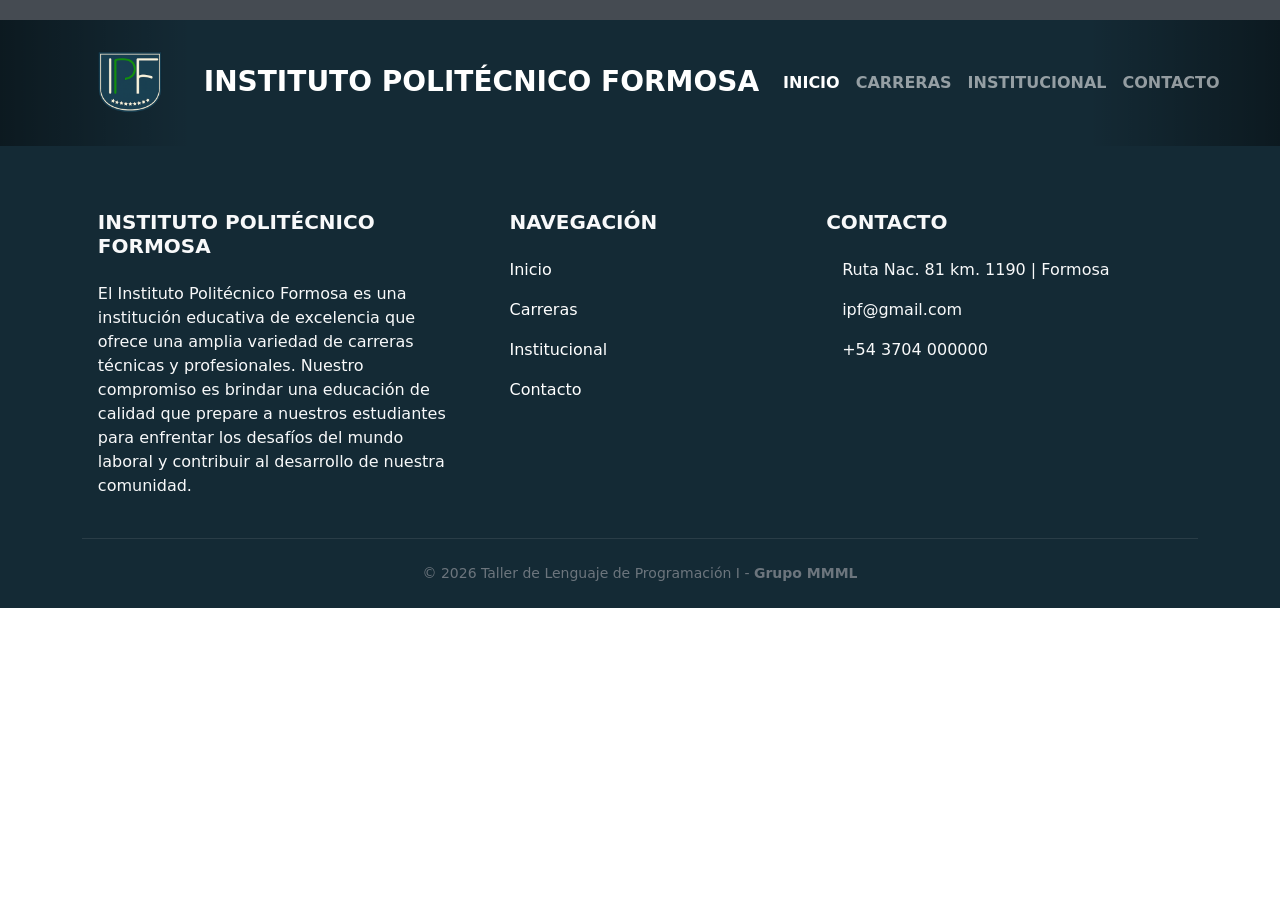
==== index.html @ 9c3f0f0c "feat: se agregaron header responsivo y footer semántico generales" ====
<!doctype html>
<html lang="en">
  <head>
    <meta charset="UTF-8" />
    <meta name="viewport" content="width=device-width, initial-scale=1.0" />
    <title>Instituto Politécnico Formosa</title>
    <link
      href="https://cdn.jsdelivr.net/npm/bootstrap@5.3.8/dist/css/bootstrap.min.css"
      rel="stylesheet"
      integrity="sha384-sRIl4kxILFvY47J16cr9ZwB07vP4J8+LH7qKQnuqkuIAvNWLzeN8tE5YBujZqJLB"
      crossorigin="anonymous"
    />
    <link rel="stylesheet" href="assets/css/style.css" />
    <link rel="stylesheet" href="assets/css/index.css" />
  </head>
  <body>
    <header class="cabecera-estilo">
      <nav class="navbar navbar-expand-lg navbar-dark">
        <div class="container">
          <a class="navbar-brand fw-bold fs-3 titulo-header" href="index.html">
            <i class="bi bi-cup-hot-fill me-2"></i><img
              src="assets/img/Logo-IPF-png.png"
              alt="logo del Instituto"
              width="80"
              height="80"
              class="me-4 d-inline-block align-text-center"
            />

            INSTITUTO POLITÉCNICO FORMOSA
          </a>

          <button
            class="navbar-toggler"
            type="button"
            data-bs-toggle="collapse"
            data-bs-target="#navbarNav"
          >
            <span class="navbar-toggler-icon"></span>
          </button>

          <div class="collapse navbar-collapse" id="navbarNav">
            <ul class="navbar-nav ms-auto fw-semibold text-uppercase">
              <li class="nav-item">
                <a class="nav-link active" href="index.html">Inicio</a>
              </li>

              <li class="nav-item">
                <a class="nav-link" href="productos.html">Carreras</a>
              </li>

              <li class="nav-item">
                <a class="nav-link" href="nosotros.html"
                  >institucional</a
                >
              </li>

              <li class="nav-item">
                <a class="nav-link" href="contacto.html">Contacto</a>
              </li>
            </ul>
          </div>
        </div>
      </nav>
    </header>


      <footer class="pie-pagina text-light pt-5 pb-4">
      <div class="container text-center text-md-start">
        <div class="row">
          <div class="col-md-4 mx-auto mt-3">
            <h5 class="text-uppercase mb-4 fw-bold">Instituto Politécnico Formosa</h5>
            <p>
                El Instituto Politécnico Formosa es una institución educativa de
                excelencia que ofrece una amplia variedad de carreras técnicas y
                profesionales. Nuestro compromiso es brindar una educación de calidad
                que prepare a nuestros estudiantes para enfrentar los desafíos del
                mundo laboral y contribuir al desarrollo de nuestra comunidad.
            </p>
          </div>

          <div class="col-md-3 mx-auto mt-3">
            <h5 class="text-uppercase mb-4 fw-bold">Navegación</h5>
            <p>
              <a href="index.html" class="text-white text-decoration-none"
                >Inicio</a
              >
            </p>
            <p>
              <a href="carreras.html" class="text-white text-decoration-none"
                >Carreras</a
              >
            </p>
            <p>
              <a href="institucional.html" class="text-white text-decoration-none"
                >Institucional</a
              >
            </p>
            <p>
              <a href="contacto.html" class="text-white text-decoration-none"
                >Contacto</a
              >
          </div>

          <div class="col-md-4 mx-auto mt-3">
            <h5 class="text-uppercase mb-4 fw-bold">Contacto</h5>
            <p><i class="bi bi-house-fill me-3"></i> Ruta Nac. 81 km. 1190 | Formosa</p>
            <p><i class="bi bi-envelope-fill me-3"></i> ipf@gmail.com</p>
            <p><i class="bi bi-phone-fill me-3"></i> +54 3704 000000</p>
          </div>
        </div>

        <hr class="my-4 border-secondary" />

        <div class="text-center">
          <p class="small text-secondary m-0">
            © 2026 Taller de Lenguaje de Programación I -
            <strong>Grupo MMML</strong>
          </p>
        </div>
      </div>
    </footer>
    <script
      src="https://cdn.jsdelivr.net/npm/bootstrap@5.3.8/dist/js/bootstrap.bundle.min.js"
      integrity="sha384-FKyoEForCGlyvwx9Hj09JcYn3nv7wiPVlz7YYwJrWVcXK/BmnVDxM+D2scQbITxI"
      crossorigin="anonymous"
    ></script>
  </body>
</html>
---- assets/css/style.css ----
/*PALETA DE COLORES:
Azul Petróleo Profundo (#1D3D49)
Crema / Blanco Hueso (#F2E9D4)
Gris Carbón (#2C2F33)
Gris Azulado Oscuro (#454B52)
*/
/* PALETA DE COLORES */

 /* HEADER */

.cabecera-estilo {
background-color: #142A35;
background-size: cover;
padding: 10px 0;
border-top: 20px solid #454B52;
background-image: linear-gradient(to right, rgba(0,0,0,0.4) 0%, transparent 15%, transparent 85%, rgba(0,0,0,0.4) 100%);
 box-shadow: 0 4px 10px rgba(0,0,0,0.3);
}

/* FOOTER */
footer {
    background-color: #142A35;
    color: #454B52;
}
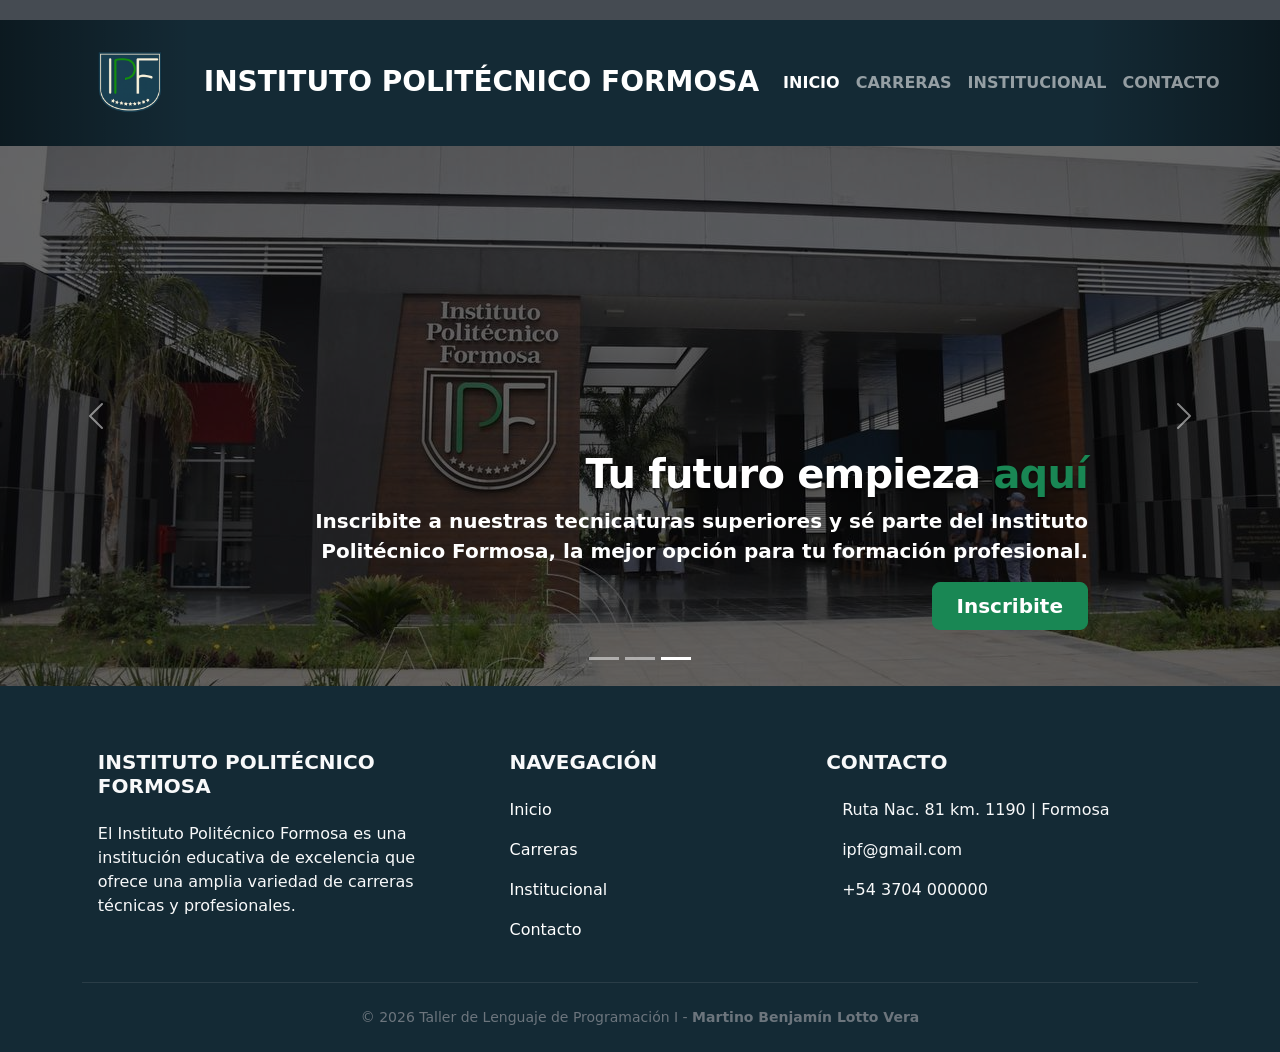
==== commit 00283ee0: "feat: se agregó carrusel principal con boodstrap y se ajusto la cantidad de textu en el footer" ====
--- a/index.html
+++ b/index.html
@@ -18,7 +18,8 @@
       <nav class="navbar navbar-expand-lg navbar-dark">
         <div class="container">
           <a class="navbar-brand fw-bold fs-3 titulo-header" href="index.html">
-            <i class="bi bi-cup-hot-fill me-2"></i><img
+            <i class="bi bi-cup-hot-fill me-2"></i
+            ><img
               src="assets/img/Logo-IPF-png.png"
               alt="logo del Instituto"
               width="80"
@@ -49,9 +50,7 @@
               </li>
 
               <li class="nav-item">
-                <a class="nav-link" href="nosotros.html"
-                  >institucional</a
-                >
+                <a class="nav-link" href="nosotros.html">institucional</a>
               </li>
 
               <li class="nav-item">
@@ -62,19 +61,143 @@
         </div>
       </nav>
     </header>
-
-
-      <footer class="pie-pagina text-light pt-5 pb-4">
+  
+    <main>
+
+        <!-- carrusel bootstrap -->
+      <div id="myCarousel" class="carousel slide mb-6" data-bs-ride="carousel">
+        <!-- indicadores de abajo-->
+        <div class="carousel-indicators">
+          <button
+            type="button"
+            data-bs-target="#myCarousel"
+            data-bs-slide-to="0"
+            class="b"
+            aria-label="Slide 1"
+          ></button>
+          <button
+            type="button"
+            data-bs-target="#myCarousel"
+            data-bs-slide-to="1"
+            aria-label="Slide 2"
+            class=""
+          ></button>
+          <button
+            type="button"
+            data-bs-target="#myCarousel"
+            data-bs-slide-to="2"
+            aria-label="Slide 3"
+            class="active"
+            aria-current="true"
+          ></button>
+        </div>
+       
+        <div class="carousel-inner">
+
+             <!-- primer imagen del carrusel -->
+          <div class="carousel-item">
+           <img src="assets/img/Instituto-Politecnico-Formosa-Inauguracion-1.jpeg" alt="instituto de" 
+              height="100%"
+              width="100%"
+              <rect
+                width="100%"
+                height="100%"
+                fill="var(--bs-secondary-color)"
+              ></rect>
+            <div class="container">
+              <div class="carousel-caption text-start">
+                <h1 class="fw-bold titulos-carr">Formamos profesionales <br> para la industria tecnológica <br> <span class="text-success">del futuro</span></h1>
+                <p class="fs-5 fw-semibold">
+                 Impulsamos el desarrollo estratégico de Formosa a través de  <br> una educación técnica superior de excelencia, vinculada directamente con el sector productivo regional.
+                </p>
+                <p>
+                  <a class="btn btn-lg btn-success px-4 fw-bold " href="institucional.html">Nosotros</a>
+                </p>
+              </div>
+            </div>
+          </div>
+
+          <!-- segunda imagen del carrusel -->
+          <div class="carousel-item">
+            <img src="assets/img/IPF-Dr.-Alberto-Zorrilla-Instituto-Politecnico-Formosa.jpg" alt="laboratorio del instituto" 
+              height="100%"
+              width="100%"
+              <rect
+                width="100%"
+                height="100%"
+                fill="var(--bs-secondary-color)"
+              ></rect>
+            <div class="container">
+              <div class="carousel-caption">
+               <h1 class="fw-bold titulos-carr text-success">Prácticas Profesionales</h1>
+                <p class="fs-5 fw-semibold">
+                 Nuestros estudiantes acceden a entornos reales de aprendizaje con laboratorios especializados en Mecatrónica, Química, Desarrollo de Software y Telecomunicaciones.
+                </p>
+                <p><a class="btn btn-lg btn-success fw-bold px-4" href="carreras.html">Ver Carreras</a></p>
+              </div>
+            </div>
+          </div>
+
+           <!-- tercera imagen del carrusel -->
+          <div class="carousel-item active">
+            <img src="assets/img/Instituto-Politecnico-Formosa-IPF.jpeg"instituto de frente" 
+              height="100%"
+              width="100%"
+              <rect
+                width="100%"
+                height="100%"
+                fill="var(--bs-secondary-color)"
+              ></rect>
+            <div class="container">
+              <div class="carousel-caption text-end">
+                <h1 class="fw-bold titulos-carr">Tu futuro empieza <span class="text-success">aquí</span></h1>
+                <p class="fs-5 fw-semibold">
+                  Inscribite a nuestras tecnicaturas superiores y sé parte del Instituto Politécnico Formosa, la mejor opción para tu formación profesional.
+                </p>
+                <p>
+                  <a class="btn btn-lg btn-success fw-bold px-4" href="contacto.html">Inscribite</a>
+                </p>
+              </div>
+            </div>
+          </div>
+        </div>
+        
+        <!-- flechas de navegacion del carrusel -->
+        <button
+          class="carousel-control-prev"
+          type="button"
+          data-bs-target="#myCarousel"
+          data-bs-slide="prev"
+        >
+          <span class="carousel-control-prev-icon" aria-hidden="true"></span>
+          <span class="visually-hidden">Previous</span>
+        </button>
+        <button
+          class="carousel-control-next"
+          type="button"
+          data-bs-target="#myCarousel"
+          data-bs-slide="next"
+        >
+          <span class="carousel-control-next-icon" aria-hidden="true"></span>
+          <span class="visually-hidden">Next</span>
+        </button>
+      </div>
+      <!-- ================================================== -->
+  
+    </main>
+    
+
+    <footer class="pie-pagina text-light pt-5 pb-4">
       <div class="container text-center text-md-start">
         <div class="row">
           <div class="col-md-4 mx-auto mt-3">
-            <h5 class="text-uppercase mb-4 fw-bold">Instituto Politécnico Formosa</h5>
-            <p>
-                El Instituto Politécnico Formosa es una institución educativa de
-                excelencia que ofrece una amplia variedad de carreras técnicas y
-                profesionales. Nuestro compromiso es brindar una educación de calidad
-                que prepare a nuestros estudiantes para enfrentar los desafíos del
-                mundo laboral y contribuir al desarrollo de nuestra comunidad.
+            <h5 class="text-uppercase mb-4 fw-bold">
+              Instituto Politécnico Formosa
+            </h5>
+            <p>
+              El Instituto Politécnico Formosa es una institución educativa de
+              excelencia que ofrece una amplia variedad de carreras técnicas y
+              profesionales.
             </p>
           </div>
 
@@ -91,7 +214,9 @@
               >
             </p>
             <p>
-              <a href="institucional.html" class="text-white text-decoration-none"
+              <a
+                href="institucional.html"
+                class="text-white text-decoration-none"
                 >Institucional</a
               >
             </p>
@@ -99,11 +224,15 @@
               <a href="contacto.html" class="text-white text-decoration-none"
                 >Contacto</a
               >
+            </p>
           </div>
 
           <div class="col-md-4 mx-auto mt-3">
             <h5 class="text-uppercase mb-4 fw-bold">Contacto</h5>
-            <p><i class="bi bi-house-fill me-3"></i> Ruta Nac. 81 km. 1190 | Formosa</p>
+            <p>
+              <i class="bi bi-house-fill me-3"></i> Ruta Nac. 81 km. 1190 |
+              Formosa
+            </p>
             <p><i class="bi bi-envelope-fill me-3"></i> ipf@gmail.com</p>
             <p><i class="bi bi-phone-fill me-3"></i> +54 3704 000000</p>
           </div>
@@ -114,7 +243,7 @@
         <div class="text-center">
           <p class="small text-secondary m-0">
             © 2026 Taller de Lenguaje de Programación I -
-            <strong>Grupo MMML</strong>
+            <strong>Martino Benjamín Lotto Vera</strong>
           </p>
         </div>
       </div>
--- a/assets/css/style.css
+++ b/assets/css/style.css
@@ -4,7 +4,11 @@
 Gris Carbón (#2C2F33)
 Gris Azulado Oscuro (#454B52)
 */
-/* PALETA DE COLORES */
+
+* {
+    margin: 0;
+    padding: 0;
+}
 
  /* HEADER */
 
@@ -20,5 +24,4 @@
 /* FOOTER */
 footer {
     background-color: #142A35;
-    color: #454B52;
 }
--- a/assets/css/index.css
+++ b/assets/css/index.css
@@ -0,0 +1,11 @@
+
+.carousel-item img {
+    height: 60vh;
+    object-fit: cover; 
+    filter: brightness(0.4); /* Oscurece un poco la imagen*/
+}
+.titulos-carr {
+  text-shadow: 0px 2px 2px rgba(0, 0, 0, 0.5);
+  font-weight: 700;
+  letter-spacing: -0.02em;
+}
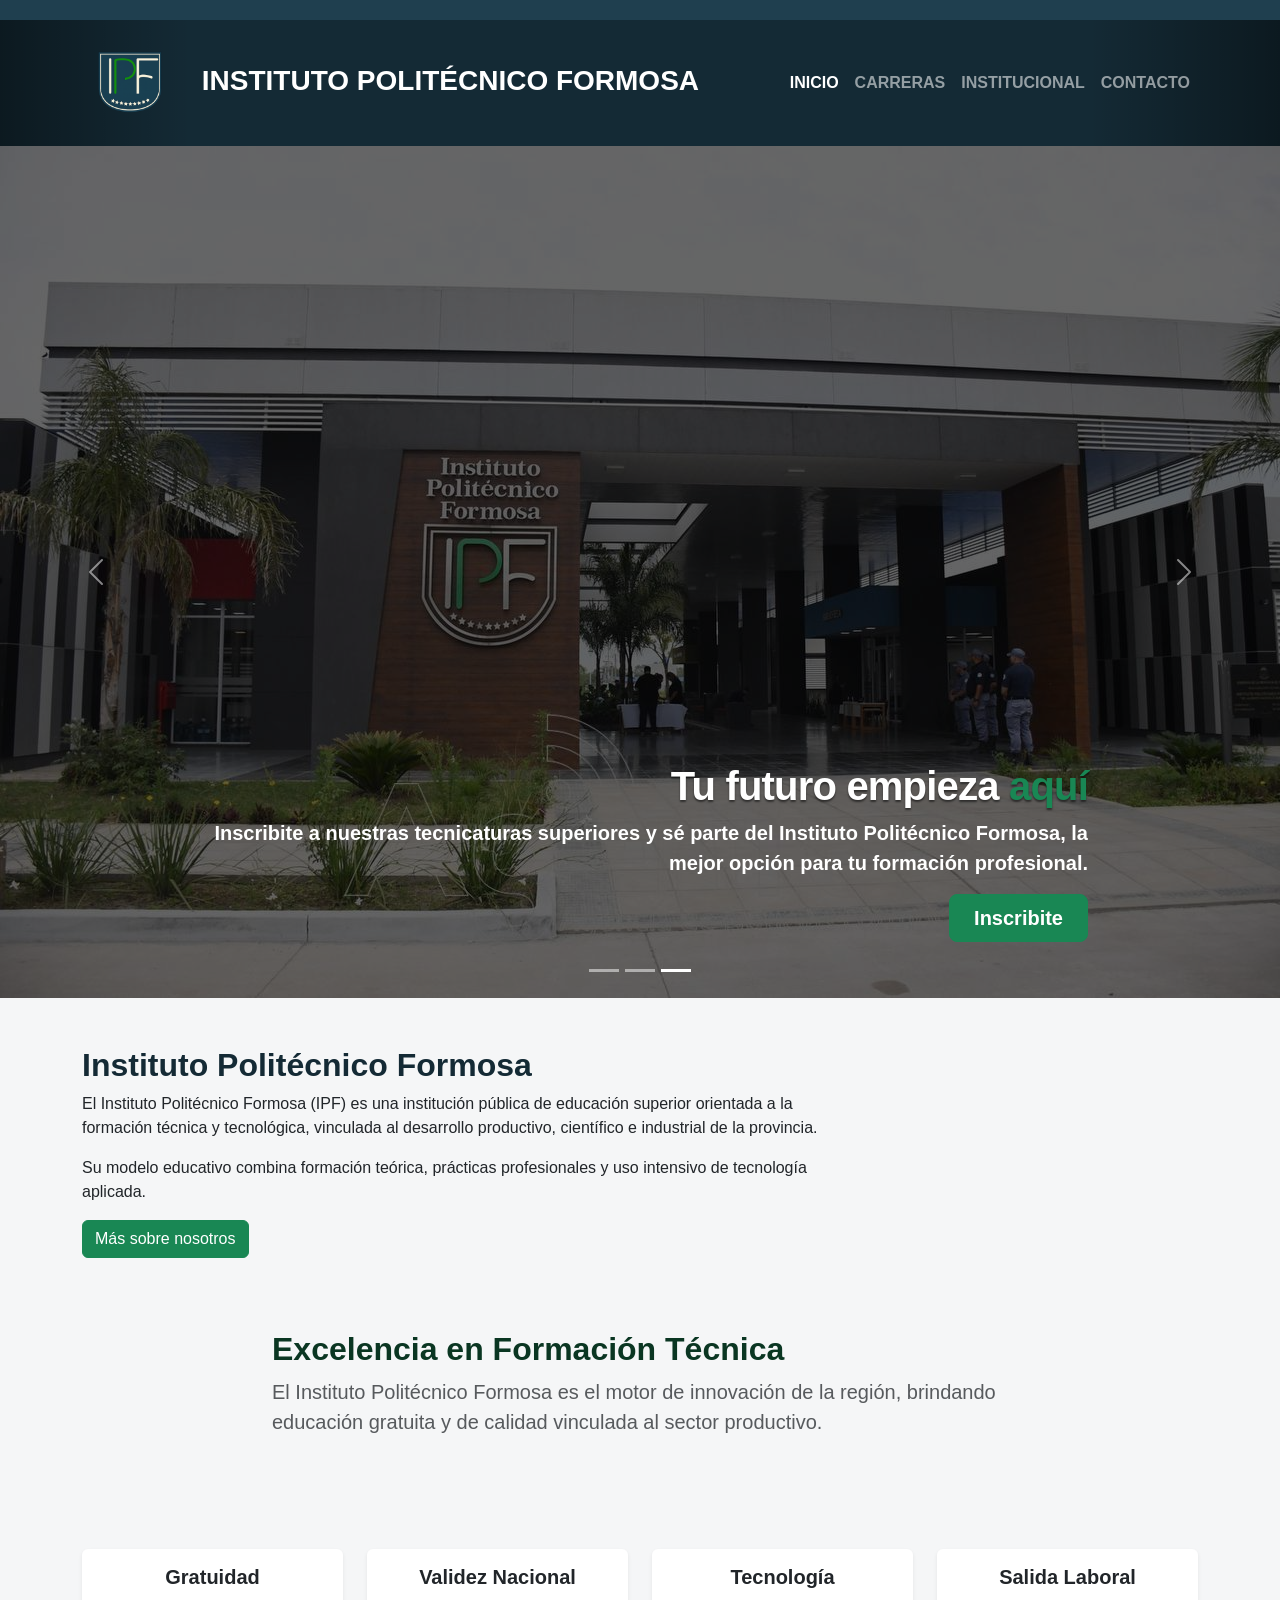
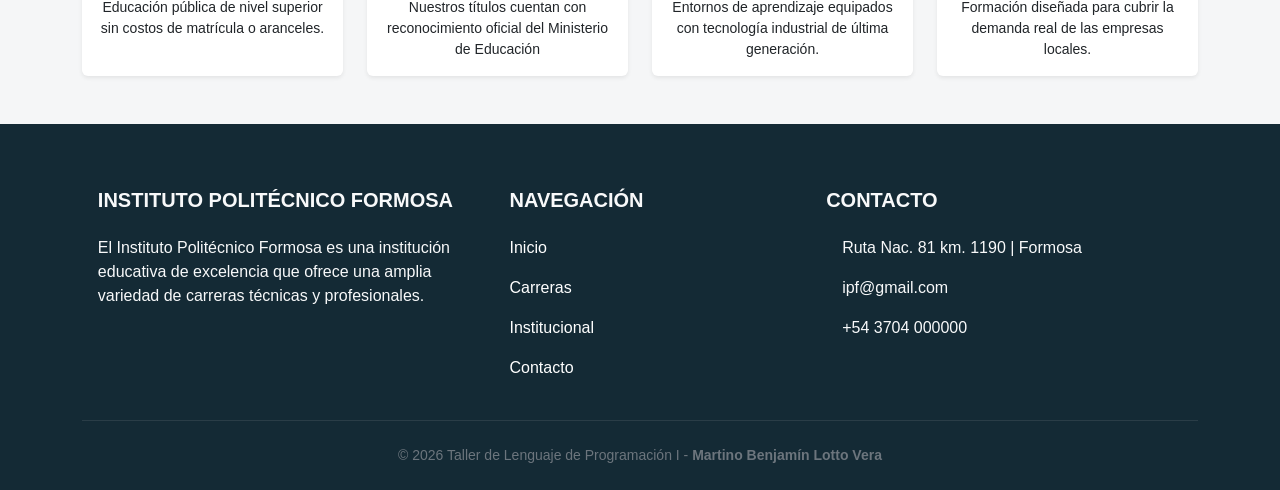
==== commit b1cf090f: "feat: se agregaron sección de bienvenida y boodstrap cards informativas" ====
--- a/index.html
+++ b/index.html
@@ -61,10 +61,9 @@
         </div>
       </nav>
     </header>
-  
+
     <main>
-
-        <!-- carrusel bootstrap -->
+      <!-- carrusel bootstrap -->
       <div id="myCarousel" class="carousel slide mb-6" data-bs-ride="carousel">
         <!-- indicadores de abajo-->
         <div class="carousel-indicators">
@@ -91,27 +90,40 @@
             aria-current="true"
           ></button>
         </div>
-       
+
         <div class="carousel-inner">
-
-             <!-- primer imagen del carrusel -->
+          <!-- primer imagen del carrusel -->
           <div class="carousel-item">
-           <img src="assets/img/Instituto-Politecnico-Formosa-Inauguracion-1.jpeg" alt="instituto de" 
-              height="100%"
-              width="100%"
-              <rect
-                width="100%"
-                height="100%"
-                fill="var(--bs-secondary-color)"
-              ></rect>
+            <img
+              src="assets/img/Instituto-Politecnico-Formosa-Inauguracion-1.jpeg"
+              alt="instituto de"
+              height="100%"
+              width="100%"
+            />
+            <rect
+              width="100%"
+              height="100%"
+              fill="var(--bs-secondary-color)"
+            ></rect>
             <div class="container">
               <div class="carousel-caption text-start">
-                <h1 class="fw-bold titulos-carr">Formamos profesionales <br> para la industria tecnológica <br> <span class="text-success">del futuro</span></h1>
+                <h1 class="fw-bold titulos-carr">
+                  Formamos profesionales <br />
+                  para la industria tecnológica <br />
+                  <span class="text-success">del futuro</span>
+                </h1>
                 <p class="fs-5 fw-semibold">
-                 Impulsamos el desarrollo estratégico de Formosa a través de  <br> una educación técnica superior de excelencia, vinculada directamente con el sector productivo regional.
+                  Impulsamos el desarrollo estratégico de Formosa a través de
+                  <br />
+                  una educación técnica superior de excelencia, vinculada
+                  directamente con el sector productivo regional.
                 </p>
                 <p>
-                  <a class="btn btn-lg btn-success px-4 fw-bold " href="institucional.html">Nosotros</a>
+                  <a
+                    class="btn btn-lg btn-success px-4 fw-bold"
+                    href="institucional.html"
+                    >Nosotros</a
+                  >
                 </p>
               </div>
             </div>
@@ -119,49 +131,69 @@
 
           <!-- segunda imagen del carrusel -->
           <div class="carousel-item">
-            <img src="assets/img/IPF-Dr.-Alberto-Zorrilla-Instituto-Politecnico-Formosa.jpg" alt="laboratorio del instituto" 
-              height="100%"
-              width="100%"
-              <rect
-                width="100%"
-                height="100%"
-                fill="var(--bs-secondary-color)"
-              ></rect>
+            <img
+              src="assets/img/IPF-Dr.-Alberto-Zorrilla-Instituto-Politecnico-Formosa.jpg"
+              alt="laboratorio del instituto"
+              height="100%"
+              width="100%"
+            />
+            <rect
+              width="100%"
+              height="100%"
+              fill="var(--bs-secondary-color)"
+            ></rect>
             <div class="container">
               <div class="carousel-caption">
-               <h1 class="fw-bold titulos-carr text-success">Prácticas Profesionales</h1>
+                <h1 class="fw-bold titulos-carr text-success">
+                  Prácticas Profesionales
+                </h1>
                 <p class="fs-5 fw-semibold">
-                 Nuestros estudiantes acceden a entornos reales de aprendizaje con laboratorios especializados en Mecatrónica, Química, Desarrollo de Software y Telecomunicaciones.
-                </p>
-                <p><a class="btn btn-lg btn-success fw-bold px-4" href="carreras.html">Ver Carreras</a></p>
+                  Nuestros estudiantes acceden a entornos reales de aprendizaje
+                  con laboratorios especializados en Mecatrónica, Química,
+                  Desarrollo de Software y Telecomunicaciones.
+                </p>
+                <p>
+                  <a
+                    class="btn btn-lg btn-success fw-bold px-4"
+                    href="carreras.html"
+                    >Ver Carreras</a
+                  >
+                </p>
               </div>
             </div>
           </div>
 
-           <!-- tercera imagen del carrusel -->
+          <!-- tercera imagen del carrusel -->
           <div class="carousel-item active">
-            <img src="assets/img/Instituto-Politecnico-Formosa-IPF.jpeg"instituto de frente" 
-              height="100%"
-              width="100%"
-              <rect
-                width="100%"
-                height="100%"
-                fill="var(--bs-secondary-color)"
-              ></rect>
+            <img
+              src="assets/img/Instituto-Politecnico-Formosa-IPF.jpeg"
+              alt="instituto de frente"
+              height="100%"
+              width="100%"
+            />
+            <rect width="100%" height="100%"></rect>
             <div class="container">
               <div class="carousel-caption text-end">
-                <h1 class="fw-bold titulos-carr">Tu futuro empieza <span class="text-success">aquí</span></h1>
+                <h1 class="fw-bold titulos-carr">
+                  Tu futuro empieza <span class="text-success">aquí</span>
+                </h1>
                 <p class="fs-5 fw-semibold">
-                  Inscribite a nuestras tecnicaturas superiores y sé parte del Instituto Politécnico Formosa, la mejor opción para tu formación profesional.
+                  Inscribite a nuestras tecnicaturas superiores y sé parte del
+                  Instituto Politécnico Formosa, la mejor opción para tu
+                  formación profesional.
                 </p>
                 <p>
-                  <a class="btn btn-lg btn-success fw-bold px-4" href="contacto.html">Inscribite</a>
+                  <a
+                    class="btn btn-lg btn-success fw-bold px-4"
+                    href="contacto.html"
+                    >Inscribite</a
+                  >
                 </p>
               </div>
             </div>
           </div>
         </div>
-        
+
         <!-- flechas de navegacion del carrusel -->
         <button
           class="carousel-control-prev"
@@ -182,10 +214,93 @@
           <span class="visually-hidden">Next</span>
         </button>
       </div>
-      <!-- ================================================== -->
-  
+
+      <!-- bienvenida -->
+      <section class="container py-5">
+        <div class="row">
+          <div class="col-lg-8 ">
+            <h2 class="titulo-bienvenida fw-bold mb-2">
+              Instituto Politécnico Formosa
+            </h2>
+
+            <p>
+              El Instituto Politécnico Formosa (IPF) es una institución pública
+              de educación superior orientada a la formación técnica y
+              tecnológica, vinculada al desarrollo productivo, científico e
+              industrial de la provincia.
+            </p>
+
+            <p>
+              Su modelo educativo combina formación teórica, prácticas
+              profesionales y uso intensivo de tecnología aplicada.
+            </p>
+          </div>
+
+          <div>
+            <a class="btn btn-success mb-4" href="institucional.html"
+              >Más sobre nosotros</a
+            >
+          </div>
+        </div>
+        <div class="row py-lg-5">
+        <div class="col-lg-8 col-md-10 mx-auto">
+            <h2 class="fw-bold text-success-emphasis">Excelencia en Formación Técnica</h2>
+            <p class="lead text-muted">
+                El Instituto Politécnico Formosa es el motor de innovación de la región, brindando educación gratuita y de calidad vinculada al sector productivo.
+            </p>
+        </div>
+    </div>
+      </section>
+
+      <!-- cards -->
+     <section class="container mb-5 cards">
+    <div class="row g-4">
+        <!-- Card 1-->
+        <div class="col-md-3">
+            <div class="card h-100 shadow-sm border-0">
+                <div class="card-body text-center">
+                    <i class="bi bi-mortarboard fs-1 text-success mb-3"></i>
+                    <h5 class="card-title fw-bold">Gratuidad</h5>
+                    <p class="card-text small">Educación pública de nivel superior sin costos de matrícula o aranceles.</p>
+                </div>
+            </div>
+        </div>
+
+        <!-- Card 2-->
+        <div class="col-md-3">
+          <div class="card h-100 shadow-sm border-0">
+                <div class="card-body text-center">
+                    <i class="bi bi-mortarboard fs-1 text-success mb-3"></i>
+                    <h5 class="card-title fw-bold">Validez Nacional</h5>
+                    <p class="card-text small">Nuestros títulos cuentan con reconocimiento oficial del Ministerio de Educación</p>
+                </div>
+            </div>
+        </div>
+
+        <!-- Card 3 -->
+        <div class="col-md-3">
+            <div class="card h-100 shadow-sm border-0">
+                <div class="card-body text-center">
+                    <i class="bi bi-cpu fs-1 text-success mb-3"></i>
+                    <h5 class="card-title fw-bold">Tecnología</h5>
+                    <p class="card-text small">Entornos de aprendizaje equipados con tecnología industrial de última generación.</p>
+                </div>
+            </div>
+        </div>
+
+        <!-- Card 4-->
+        <div class="col-md-3">
+          <div class="card h-100 shadow-sm border-0">
+                <div class="card-body text-center">
+                    <i class="bi bi-cpu fs-1 text-success mb-3"></i>
+                    <h5 class="card-title fw-bold">Salida Laboral</h5>
+                    <p class="card-text small">Formación diseñada para cubrir la demanda real de las empresas locales.</p>
+                </div>
+            </div>
+        </div>
+    </div>
+</section>
     </main>
-    
 
     <footer class="pie-pagina text-light pt-5 pb-4">
       <div class="container text-center text-md-start">
--- a/assets/css/style.css
+++ b/assets/css/style.css
@@ -1,8 +1,9 @@
 /*PALETA DE COLORES:
-Azul Petróleo Profundo (#1D3D49)
 Crema / Blanco Hueso (#F2E9D4)
 Gris Carbón (#2C2F33)
-Gris Azulado Oscuro (#454B52)
+Azul Produndo: #142A35
+Celeste:#2E5A6A
+Azul logo; #1F3F4F
 */
 
 * {
@@ -16,7 +17,7 @@
 background-color: #142A35;
 background-size: cover;
 padding: 10px 0;
-border-top: 20px solid #454B52;
+border-top: 20px solid #1F3F4F;
 background-image: linear-gradient(to right, rgba(0,0,0,0.4) 0%, transparent 15%, transparent 85%, rgba(0,0,0,0.4) 100%);
  box-shadow: 0 4px 10px rgba(0,0,0,0.3);
 }
--- a/assets/css/index.css
+++ b/assets/css/index.css
@@ -1,11 +1,24 @@
 
+body {
+    font-family: Arial, Helvetica, sans-serif;
+    background-color: #f5f6f7;
+}
+
+/*CARRUSEL*/
+.titulos-carr {
+  text-shadow: 0px 2px 2px rgba(0, 0, 0, 0.5);
+  font-weight: 700;
+  letter-spacing: -0.02em;
+}
 .carousel-item img {
     height: 60vh;
     object-fit: cover; 
     filter: brightness(0.4); /* Oscurece un poco la imagen*/
+    width: 100%;
+    height: 100%;
 }
-.titulos-carr {
-  text-shadow: 0px 2px 2px rgba(0, 0, 0, 0.5);
-  font-weight: 700;
-  letter-spacing: -0.02em;
-}+
+/* TITULOS */
+.titulo-bienvenida {
+    color: #142A35;
+}
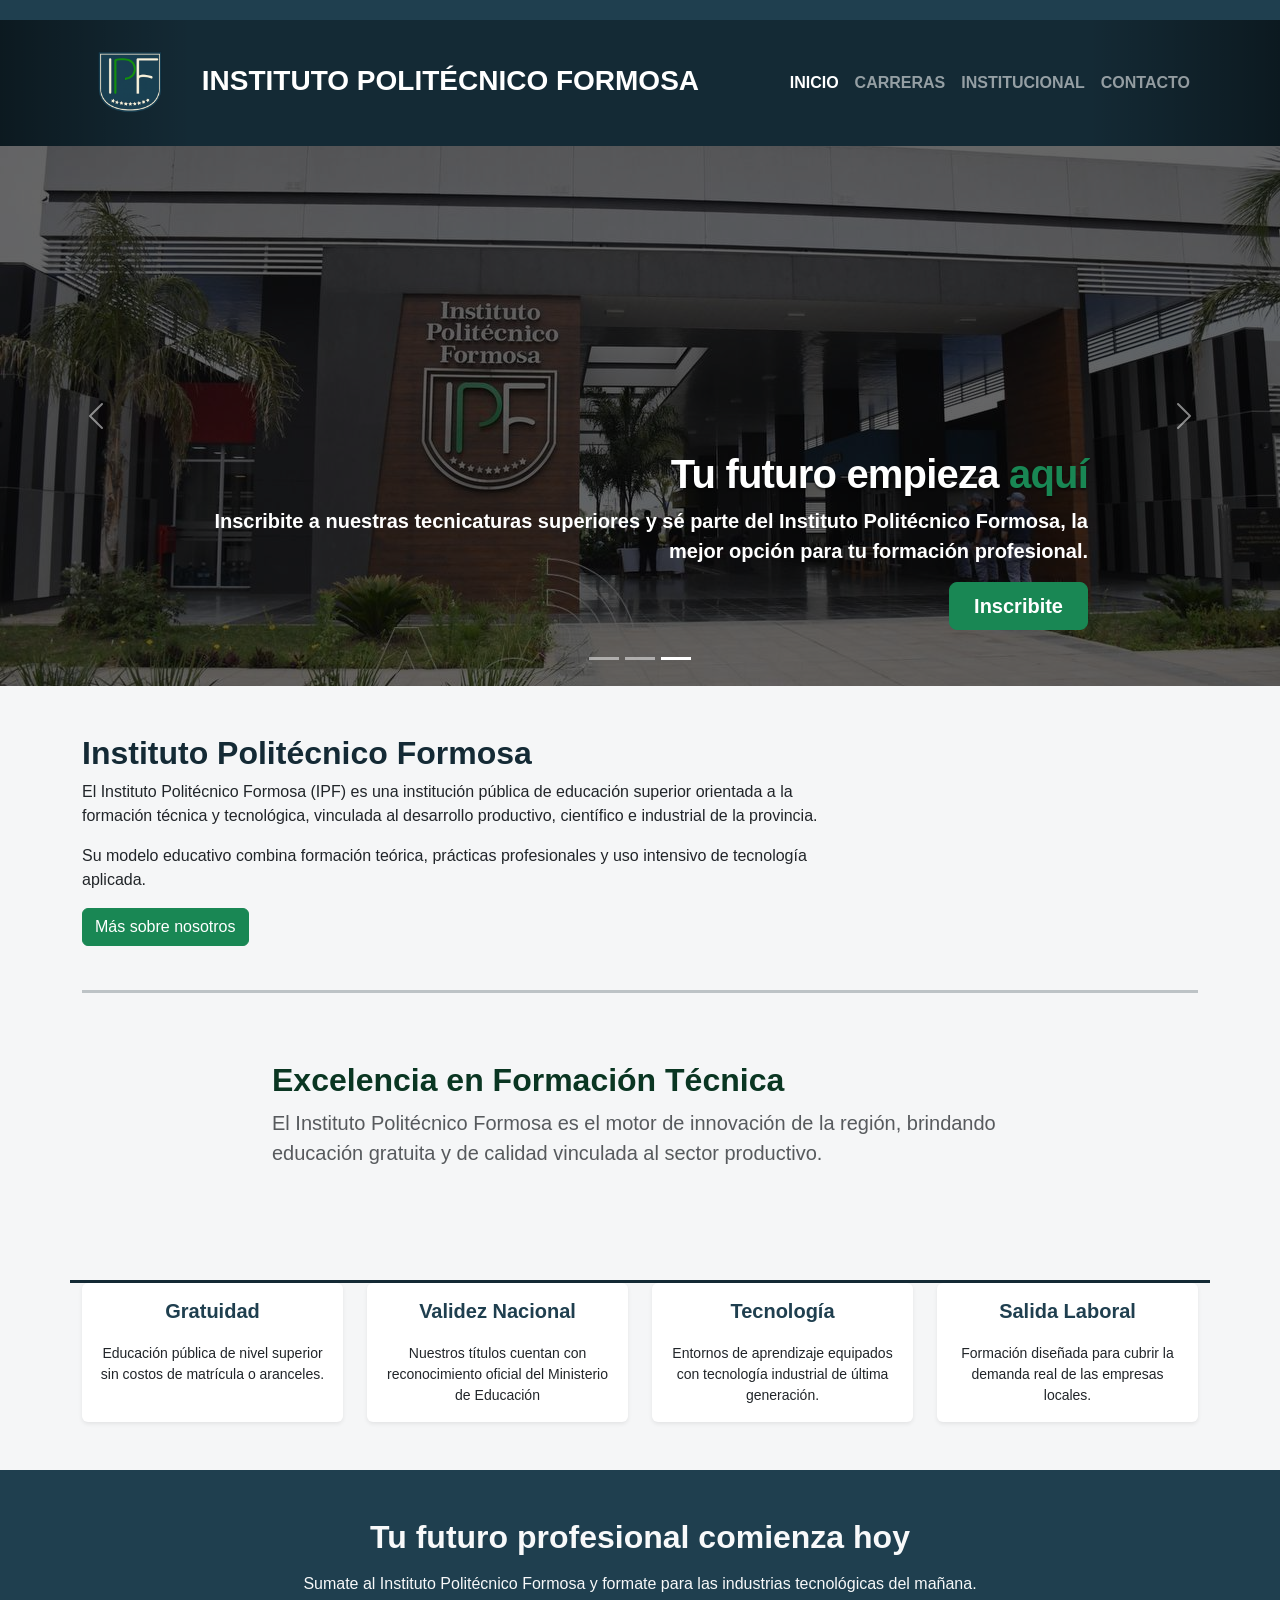
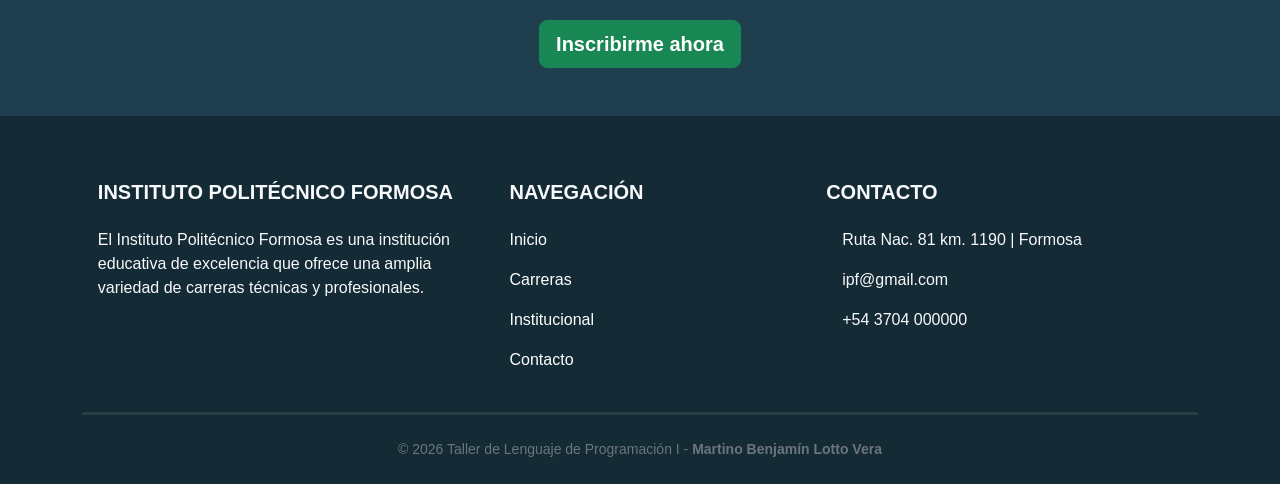
==== commit d151578b: "feat se agregó sección de inscripcion, estilo css a las cards, se corrigió tamaño de imagenes en el " ====
--- a/index.html
+++ b/index.html
@@ -242,6 +242,9 @@
             >
           </div>
         </div>
+
+         <hr/">
+
         <div class="row py-lg-5">
         <div class="col-lg-8 col-md-10 mx-auto">
             <h2 class="fw-bold text-success-emphasis">Excelencia en Formación Técnica</h2>
@@ -267,7 +270,7 @@
         </div>
 
         <!-- Card 2-->
-        <div class="col-md-3">
+        <div class="col-md-3 ">
           <div class="card h-100 shadow-sm border-0">
                 <div class="card-body text-center">
                     <i class="bi bi-mortarboard fs-1 text-success mb-3"></i>
@@ -289,7 +292,7 @@
         </div>
 
         <!-- Card 4-->
-        <div class="col-md-3">
+        <div class="col-md-3 ">
           <div class="card h-100 shadow-sm border-0">
                 <div class="card-body text-center">
                     <i class="bi bi-cpu fs-1 text-success mb-3"></i>
@@ -299,6 +302,20 @@
             </div>
         </div>
     </div>
+</section>
+<!-- inscipcion -->
+<section class="py-5 text-center text-light inscripcion">
+  <div class="container">
+    <h2 class="fw-bold mb-3">Tu futuro profesional comienza hoy</h2>
+    <p class="mb-4">
+      Sumate al Instituto Politécnico Formosa y formate para las
+      industrias tecnológicas del mañana.
+    </p>
+
+    <a href="contacto.html" class="btn btn-success btn-lg fw-bold">
+      Inscribirme ahora
+    </a>
+  </div>
 </section>
     </main>
 
--- a/assets/css/index.css
+++ b/assets/css/index.css
@@ -14,11 +14,26 @@
     height: 60vh;
     object-fit: cover; 
     filter: brightness(0.4); /* Oscurece un poco la imagen*/
-    width: 100%;
-    height: 100%;
 }
 
-/* TITULOS */
 .titulo-bienvenida {
     color: #142A35;
 }
+
+.inscripcion{
+    background-color: #1F3F4F;
+}
+
+
+hr{
+    border-top: 3px solid #142A35;
+    margin: 20px 0;
+}
+
+.cards{
+    border-top: #142A35 solid 3px;
+}
+.cards h5{
+    color: #1F3F4F;
+    margin-bottom: 20px;
+}
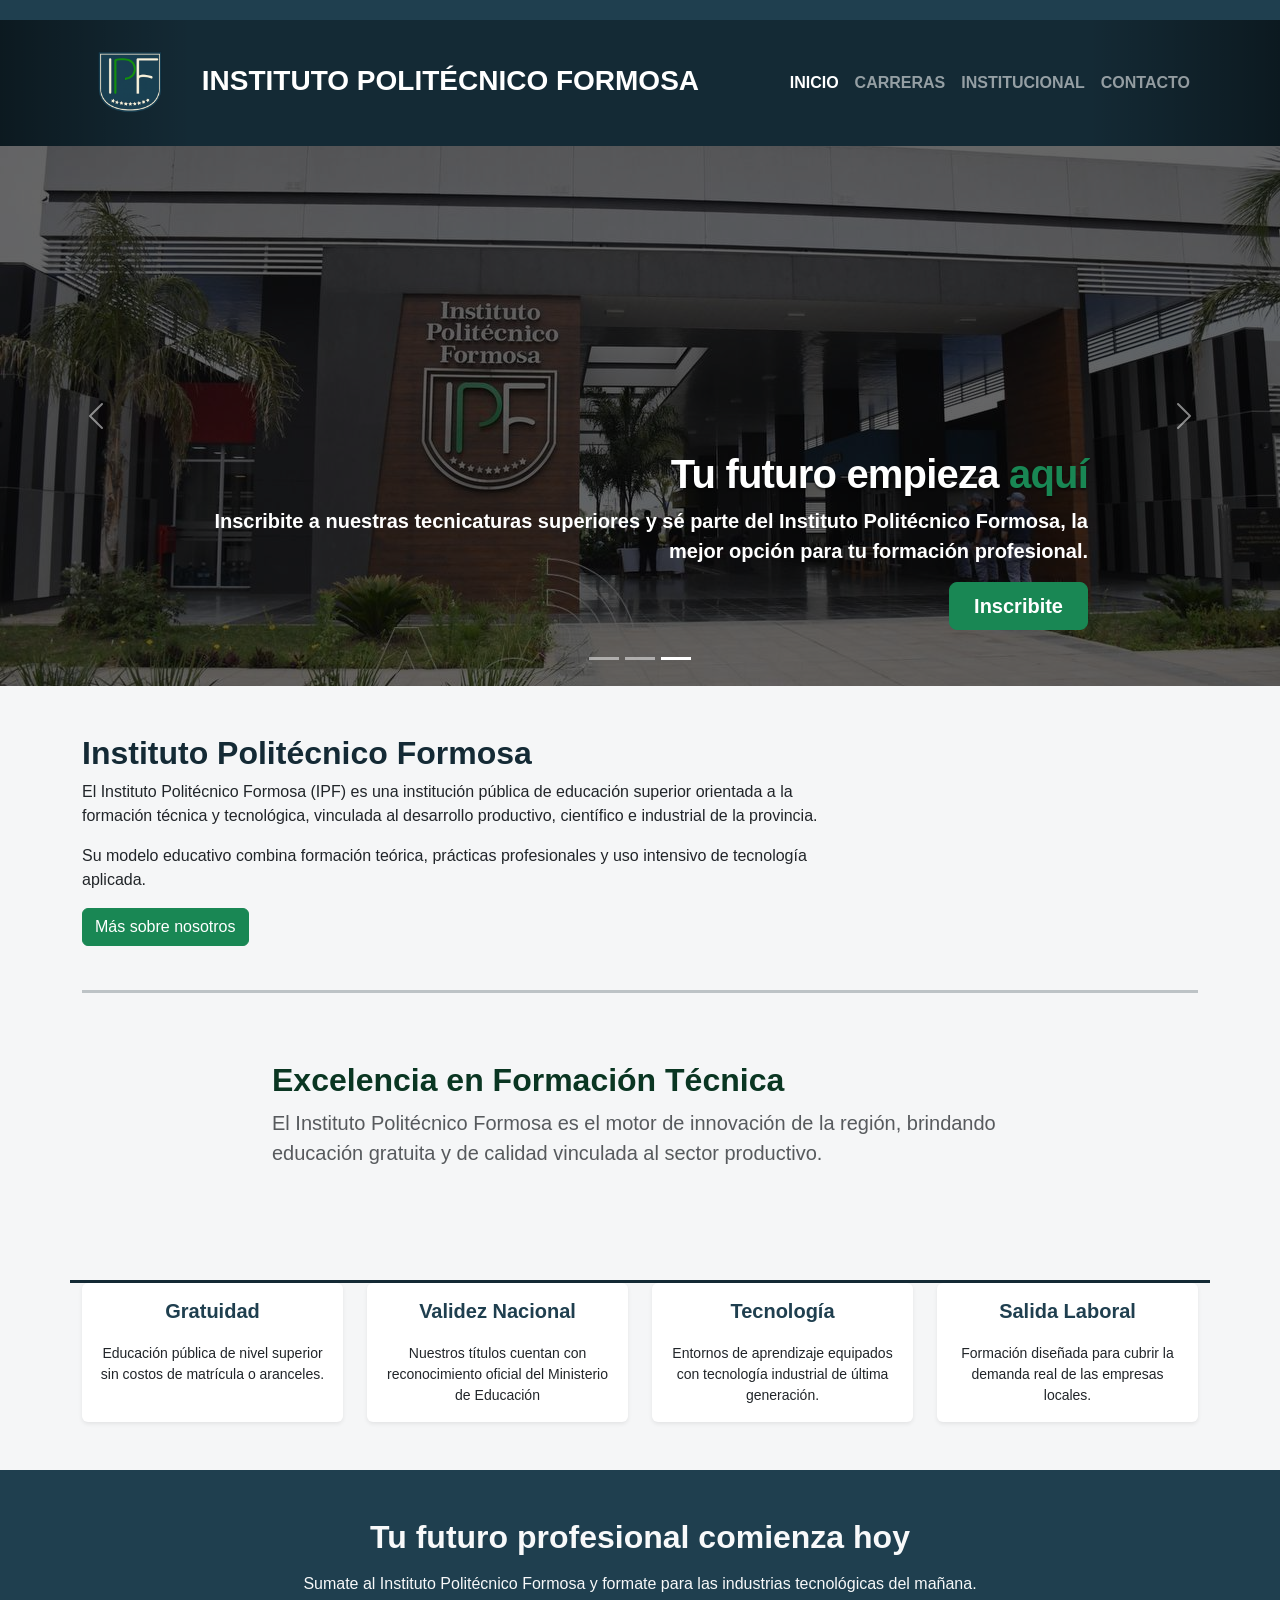
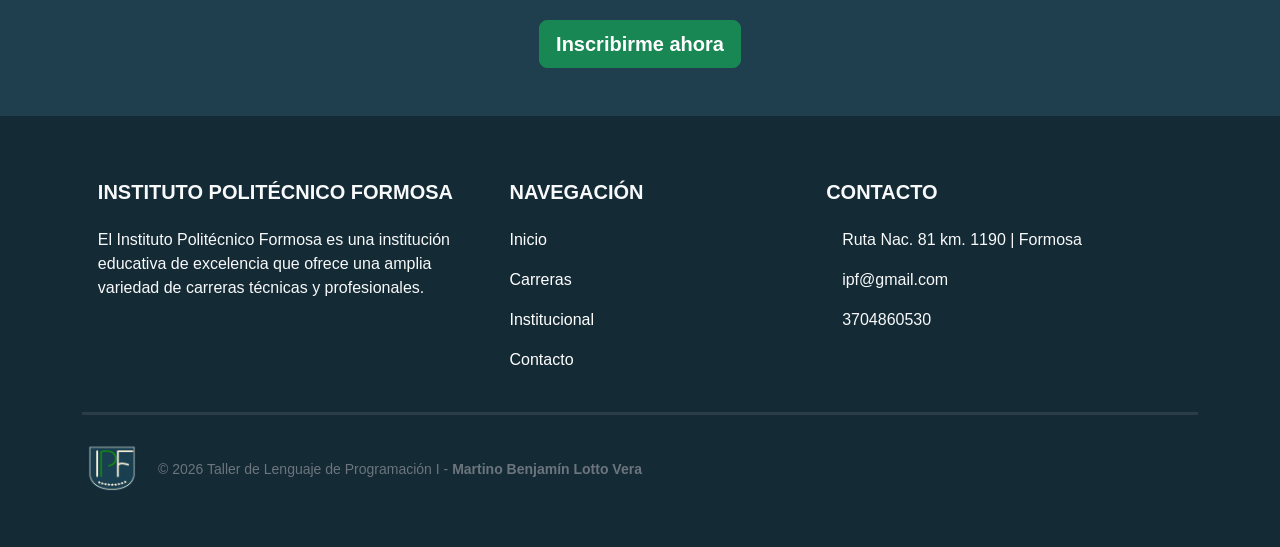
==== commit bfd8adba: "feat: se agregó logotipo a cada pestaña, se agregó logotipo al footer y se corrigio informacion" ====
--- a/index.html
+++ b/index.html
@@ -4,6 +4,7 @@
     <meta charset="UTF-8" />
     <meta name="viewport" content="width=device-width, initial-scale=1.0" />
     <title>Instituto Politécnico Formosa</title>
+    <link rel="icon" href="assets/img/Logo-IPF-png.png" type="image/png" />
     <link
       href="https://cdn.jsdelivr.net/npm/bootstrap@5.3.8/dist/css/bootstrap.min.css"
       rel="stylesheet"
@@ -46,11 +47,11 @@
               </li>
 
               <li class="nav-item">
-                <a class="nav-link" href="productos.html">Carreras</a>
+                <a class="nav-link" href="carreras.html">Carreras</a>
               </li>
 
               <li class="nav-item">
-                <a class="nav-link" href="nosotros.html">institucional</a>
+                <a class="nav-link" href="institucional.html">institucional</a>
               </li>
 
               <li class="nav-item">
@@ -218,7 +219,7 @@
       <!-- bienvenida -->
       <section class="container py-5">
         <div class="row">
-          <div class="col-lg-8 ">
+          <div class="col-lg-8">
             <h2 class="titulo-bienvenida fw-bold mb-2">
               Instituto Politécnico Formosa
             </h2>
@@ -243,80 +244,96 @@
           </div>
         </div>
 
-         <hr/">
+        <hr />
 
         <div class="row py-lg-5">
-        <div class="col-lg-8 col-md-10 mx-auto">
-            <h2 class="fw-bold text-success-emphasis">Excelencia en Formación Técnica</h2>
+          <div class="col-lg-8 col-md-10 mx-auto">
+            <h2 class="fw-bold text-success-emphasis">
+              Excelencia en Formación Técnica
+            </h2>
             <p class="lead text-muted">
-                El Instituto Politécnico Formosa es el motor de innovación de la región, brindando educación gratuita y de calidad vinculada al sector productivo.
-            </p>
-        </div>
-    </div>
+              El Instituto Politécnico Formosa es el motor de innovación de la
+              región, brindando educación gratuita y de calidad vinculada al
+              sector productivo.
+            </p>
+          </div>
+        </div>
       </section>
 
       <!-- cards -->
-     <section class="container mb-5 cards">
-    <div class="row g-4">
-        <!-- Card 1-->
-        <div class="col-md-3">
+      <section class="container mb-5 cards">
+        <div class="row g-4">
+          <!-- Card 1-->
+          <div class="col-md-3">
             <div class="card h-100 shadow-sm border-0">
-                <div class="card-body text-center">
-                    <i class="bi bi-mortarboard fs-1 text-success mb-3"></i>
-                    <h5 class="card-title fw-bold">Gratuidad</h5>
-                    <p class="card-text small">Educación pública de nivel superior sin costos de matrícula o aranceles.</p>
-                </div>
-            </div>
-        </div>
-
-        <!-- Card 2-->
-        <div class="col-md-3 ">
-          <div class="card h-100 shadow-sm border-0">
-                <div class="card-body text-center">
-                    <i class="bi bi-mortarboard fs-1 text-success mb-3"></i>
-                    <h5 class="card-title fw-bold">Validez Nacional</h5>
-                    <p class="card-text small">Nuestros títulos cuentan con reconocimiento oficial del Ministerio de Educación</p>
-                </div>
-            </div>
-        </div>
-
-        <!-- Card 3 -->
-        <div class="col-md-3">
+              <div class="card-body text-center">
+                <i class="bi bi-mortarboard fs-1 text-success mb-3"></i>
+                <h5 class="card-title fw-bold">Gratuidad</h5>
+                <p class="card-text small">
+                  Educación pública de nivel superior sin costos de matrícula o
+                  aranceles.
+                </p>
+              </div>
+            </div>
+          </div>
+
+          <!-- Card 2-->
+          <div class="col-md-3">
             <div class="card h-100 shadow-sm border-0">
-                <div class="card-body text-center">
-                    <i class="bi bi-cpu fs-1 text-success mb-3"></i>
-                    <h5 class="card-title fw-bold">Tecnología</h5>
-                    <p class="card-text small">Entornos de aprendizaje equipados con tecnología industrial de última generación.</p>
-                </div>
-            </div>
-        </div>
-
-        <!-- Card 4-->
-        <div class="col-md-3 ">
-          <div class="card h-100 shadow-sm border-0">
-                <div class="card-body text-center">
-                    <i class="bi bi-cpu fs-1 text-success mb-3"></i>
-                    <h5 class="card-title fw-bold">Salida Laboral</h5>
-                    <p class="card-text small">Formación diseñada para cubrir la demanda real de las empresas locales.</p>
-                </div>
-            </div>
-        </div>
-    </div>
-</section>
-<!-- inscipcion -->
-<section class="py-5 text-center text-light inscripcion">
-  <div class="container">
-    <h2 class="fw-bold mb-3">Tu futuro profesional comienza hoy</h2>
-    <p class="mb-4">
-      Sumate al Instituto Politécnico Formosa y formate para las
-      industrias tecnológicas del mañana.
-    </p>
-
-    <a href="contacto.html" class="btn btn-success btn-lg fw-bold">
-      Inscribirme ahora
-    </a>
-  </div>
-</section>
+              <div class="card-body text-center">
+                <i class="bi bi-mortarboard fs-1 text-success mb-3"></i>
+                <h5 class="card-title fw-bold">Validez Nacional</h5>
+                <p class="card-text small">
+                  Nuestros títulos cuentan con reconocimiento oficial del
+                  Ministerio de Educación
+                </p>
+              </div>
+            </div>
+          </div>
+
+          <!-- Card 3 -->
+          <div class="col-md-3">
+            <div class="card h-100 shadow-sm border-0">
+              <div class="card-body text-center">
+                <i class="bi bi-cpu fs-1 text-success mb-3"></i>
+                <h5 class="card-title fw-bold">Tecnología</h5>
+                <p class="card-text small">
+                  Entornos de aprendizaje equipados con tecnología industrial de
+                  última generación.
+                </p>
+              </div>
+            </div>
+          </div>
+
+          <!-- Card 4-->
+          <div class="col-md-3">
+            <div class="card h-100 shadow-sm border-0">
+              <div class="card-body text-center">
+                <i class="bi bi-cpu fs-1 text-success mb-3"></i>
+                <h5 class="card-title fw-bold">Salida Laboral</h5>
+                <p class="card-text small">
+                  Formación diseñada para cubrir la demanda real de las empresas
+                  locales.
+                </p>
+              </div>
+            </div>
+          </div>
+        </div>
+      </section>
+      <!-- inscipcion -->
+      <section class="py-5 text-center text-light inscripcion">
+        <div class="container">
+          <h2 class="fw-bold mb-3">Tu futuro profesional comienza hoy</h2>
+          <p class="mb-4">
+            Sumate al Instituto Politécnico Formosa y formate para las
+            industrias tecnológicas del mañana.
+          </p>
+
+          <a href="contacto.html" class="btn btn-success btn-lg fw-bold">
+            Inscribirme ahora
+          </a>
+        </div>
+      </section>
     </main>
 
     <footer class="pie-pagina text-light pt-5 pb-4">
@@ -366,17 +383,25 @@
               Formosa
             </p>
             <p><i class="bi bi-envelope-fill me-3"></i> ipf@gmail.com</p>
-            <p><i class="bi bi-phone-fill me-3"></i> +54 3704 000000</p>
+            <p><i class="bi bi-phone-fill me-3"></i>3704860530</p>
           </div>
         </div>
 
         <hr class="my-4 border-secondary" />
 
         <div class="text-center">
-          <p class="small text-secondary m-0">
-            © 2026 Taller de Lenguaje de Programación I -
-            <strong>Martino Benjamín Lotto Vera</strong>
-          </p>
+          <div class="d-flex align-items-center mb-4">
+            <img
+              src="assets/img/Logo-IPF-png.png"
+              alt="Logo IPF"
+              style="width: 60px; height: auto"
+              class="me-3"
+            />
+            <p class="small text-secondary m-0">
+              © 2026 Taller de Lenguaje de Programación I -
+              <strong>Martino Benjamín Lotto Vera</strong>
+            </p>
+          </div>
         </div>
       </div>
     </footer>
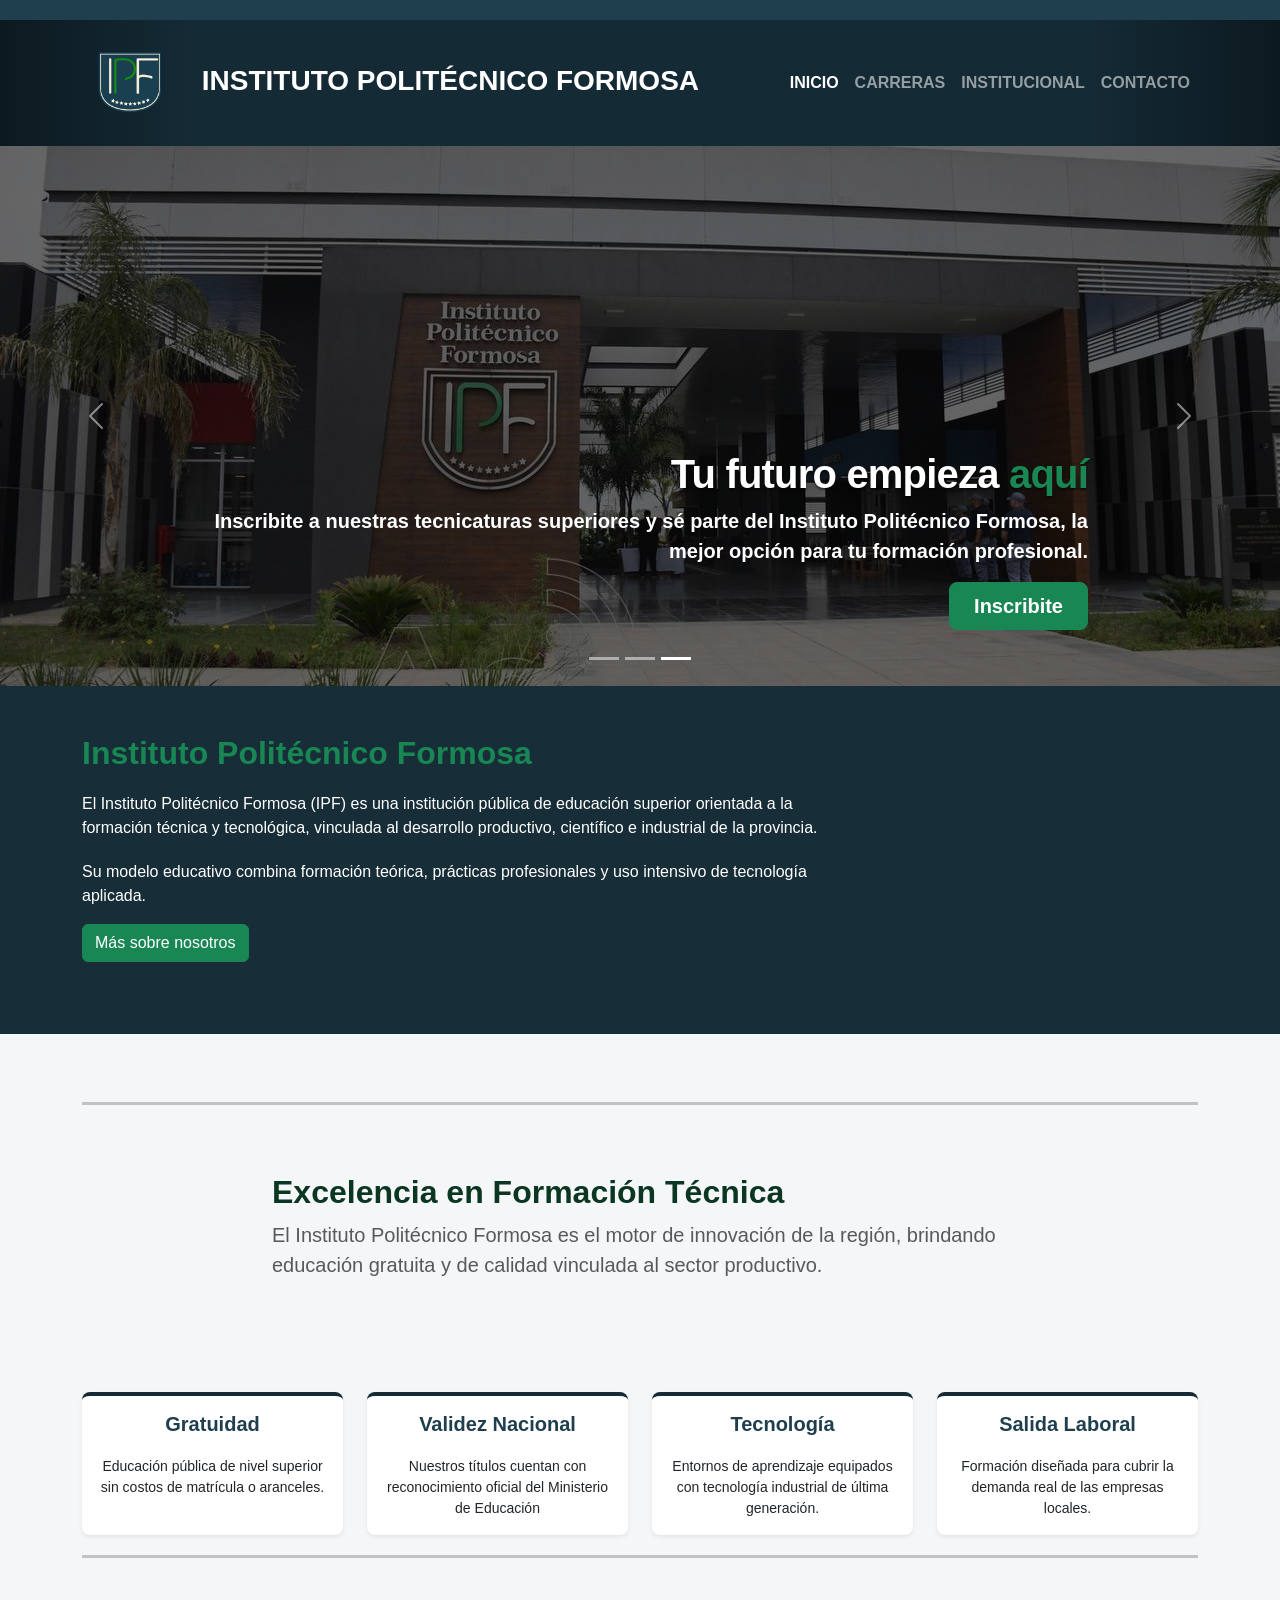
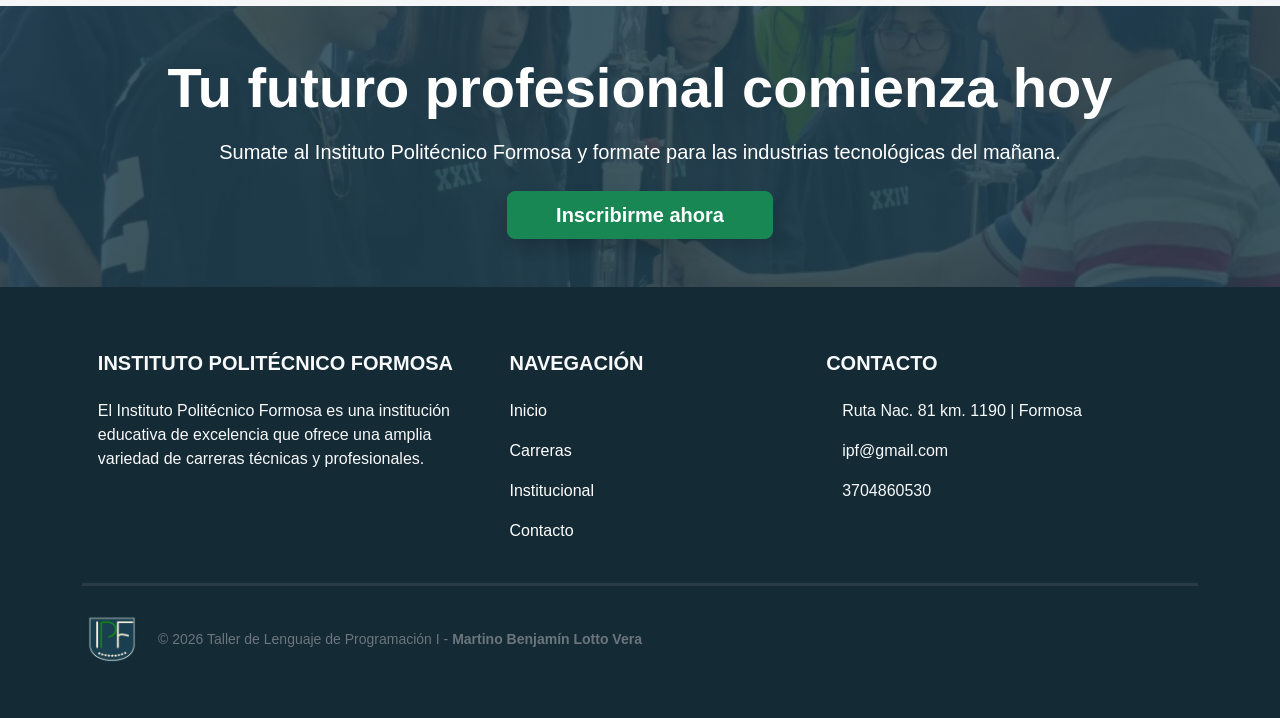
==== commit 08944c65: "feat: cambios en estilos en el index, imagen de fondo en la seccion inscripcion, cambios de fuente y" ====
--- a/index.html
+++ b/index.html
@@ -217,48 +217,55 @@
       </div>
 
       <!-- bienvenida -->
-      <section class="container py-5">
-        <div class="row">
-          <div class="col-lg-8">
-            <h2 class="titulo-bienvenida fw-bold mb-2">
-              Instituto Politécnico Formosa
-            </h2>
-
-            <p>
-              El Instituto Politécnico Formosa (IPF) es una institución pública
-              de educación superior orientada a la formación técnica y
-              tecnológica, vinculada al desarrollo productivo, científico e
-              industrial de la provincia.
-            </p>
-
-            <p>
-              Su modelo educativo combina formación teórica, prácticas
-              profesionales y uso intensivo de tecnología aplicada.
-            </p>
-          </div>
-
-          <div>
-            <a class="btn btn-success mb-4" href="institucional.html"
-              >Más sobre nosotros</a
-            >
-          </div>
-        </div>
-
-        <hr />
-
-        <div class="row py-lg-5">
-          <div class="col-lg-8 col-md-10 mx-auto">
-            <h2 class="fw-bold text-success-emphasis">
-              Excelencia en Formación Técnica
-            </h2>
-            <p class="lead text-muted">
-              El Instituto Politécnico Formosa es el motor de innovación de la
-              región, brindando educación gratuita y de calidad vinculada al
-              sector productivo.
-            </p>
-          </div>
-        </div>
-      </section>
+      <!-- PARTE 1-->
+<section class="py-5 contenedor-bienvenida">
+  <div class="container">
+    <div class="row contenedor-bienv">
+      <div class="col-lg-8">
+        <h2 class="titulo-bienvenida fw-bold mb-2">
+          Instituto Politécnico Formosa
+        </h2>
+
+        <p>
+          El Instituto Politécnico Formosa (IPF) es una institución
+          pública de educación superior orientada a la formación técnica y
+          tecnológica, vinculada al desarrollo productivo, científico e
+          industrial de la provincia.
+        </p>
+
+        <p>
+          Su modelo educativo combina formación teórica, prácticas
+          profesionales y uso intensivo de tecnología aplicada.
+        </p>
+      </div>
+
+      <div>
+        <a class="btn btn-success mb-4" href="institucional.html">
+          Más sobre nosotros
+        </a>
+      </div>
+    </div>
+  </div>
+</section> 
+
+<!-- PARTE 2 -->
+<section class="container py-5">
+  <hr /> 
+
+  <div class="row py-lg-5">
+    <div class="col-lg-8 col-md-10 mx-auto"> 
+      <h2 class="fw-bold text-success-emphasis">
+        Excelencia en Formación Técnica
+      </h2>
+      <p class="lead text-muted">
+        El Instituto Politécnico Formosa es el motor de innovación de la
+        región, brindando educación gratuita y de calidad vinculada al
+        sector productivo.
+      </p>
+    </div>
+  </div>
+</section>
+
 
       <!-- cards -->
       <section class="container mb-5 cards">
@@ -319,17 +326,26 @@
             </div>
           </div>
         </div>
+
+        <hr>
+
+        
       </section>
       <!-- inscipcion -->
-      <section class="py-5 text-center text-light inscripcion">
+      <section class="py-5 text-center inscripcion">
         <div class="container">
-          <h2 class="fw-bold mb-3">Tu futuro profesional comienza hoy</h2>
-          <p class="mb-4">
+          <h2 class="fw-bold mb-3 display-4">
+            Tu futuro profesional comienza hoy
+          </h2>
+          <p class="mb-4 fs-5">
             Sumate al Instituto Politécnico Formosa y formate para las
             industrias tecnológicas del mañana.
           </p>
 
-          <a href="contacto.html" class="btn btn-success btn-lg fw-bold">
+          <a
+            href="contacto.html"
+            class="btn btn-success btn-lg fw-bold px-5 shadow"
+          >
             Inscribirme ahora
           </a>
         </div>
--- a/assets/css/index.css
+++ b/assets/css/index.css
@@ -16,24 +16,54 @@
     filter: brightness(0.4); /* Oscurece un poco la imagen*/
 }
 
-.titulo-bienvenida {
-    color: #142A35;
+.inscripcion{
+
+    background: linear-gradient(
+        rgba(31, 63, 79, 0.85), 
+        rgba(31, 63, 79, 0.85)
+      ), 
+      url('../img/Instituto-Politecnico-Formosa-1024x768.webp');
+    background-size: cover;           
+    background-position: center;      
+    padding: 100px 0;                 
+    color: white;
 }
 
-.inscripcion{
-    background-color: #1F3F4F;
+hr{
+    border-top: 3px solid;
+    margin: 20px 0;
+}
+
+/*BIENVENIDA*/
+.contenedor-bienvenida {
+   background-color:#172d38;
+   width: 100%; 
+   margin: 0;   
+}
+
+.titulo-bienvenida {
+    color: #198754;
+}
+
+.contenedor-bienvenida p {
+    color: #fff;
+    margin-top: 20px;
 }
 
 
-hr{
-    border-top: 3px solid #142A35;
-    margin: 20px 0;
-}
-
-.cards{
-    border-top: #142A35 solid 3px;
+/*CARDS*/
+.cards .card{
+    border-top: #142A35 solid 4px !important; /* El grosor que prefieras */
+    border-radius: 8px; /* Opcional: para que las esquinas de abajo se vean prolijas */  
 }
 .cards h5{
     color: #1F3F4F;
     margin-bottom: 20px;
-}+}
+
+.cards .card:hover {
+    transform: translateY(-5px); 
+    box-shadow: 0 14px 28px rgba(0,0,0,0.1), 0 10px 10px rgba(0,0,0,0.08) !important;
+    border-top: #198754 solid 4px !important;
+    transition: all 0.3s;
+}
